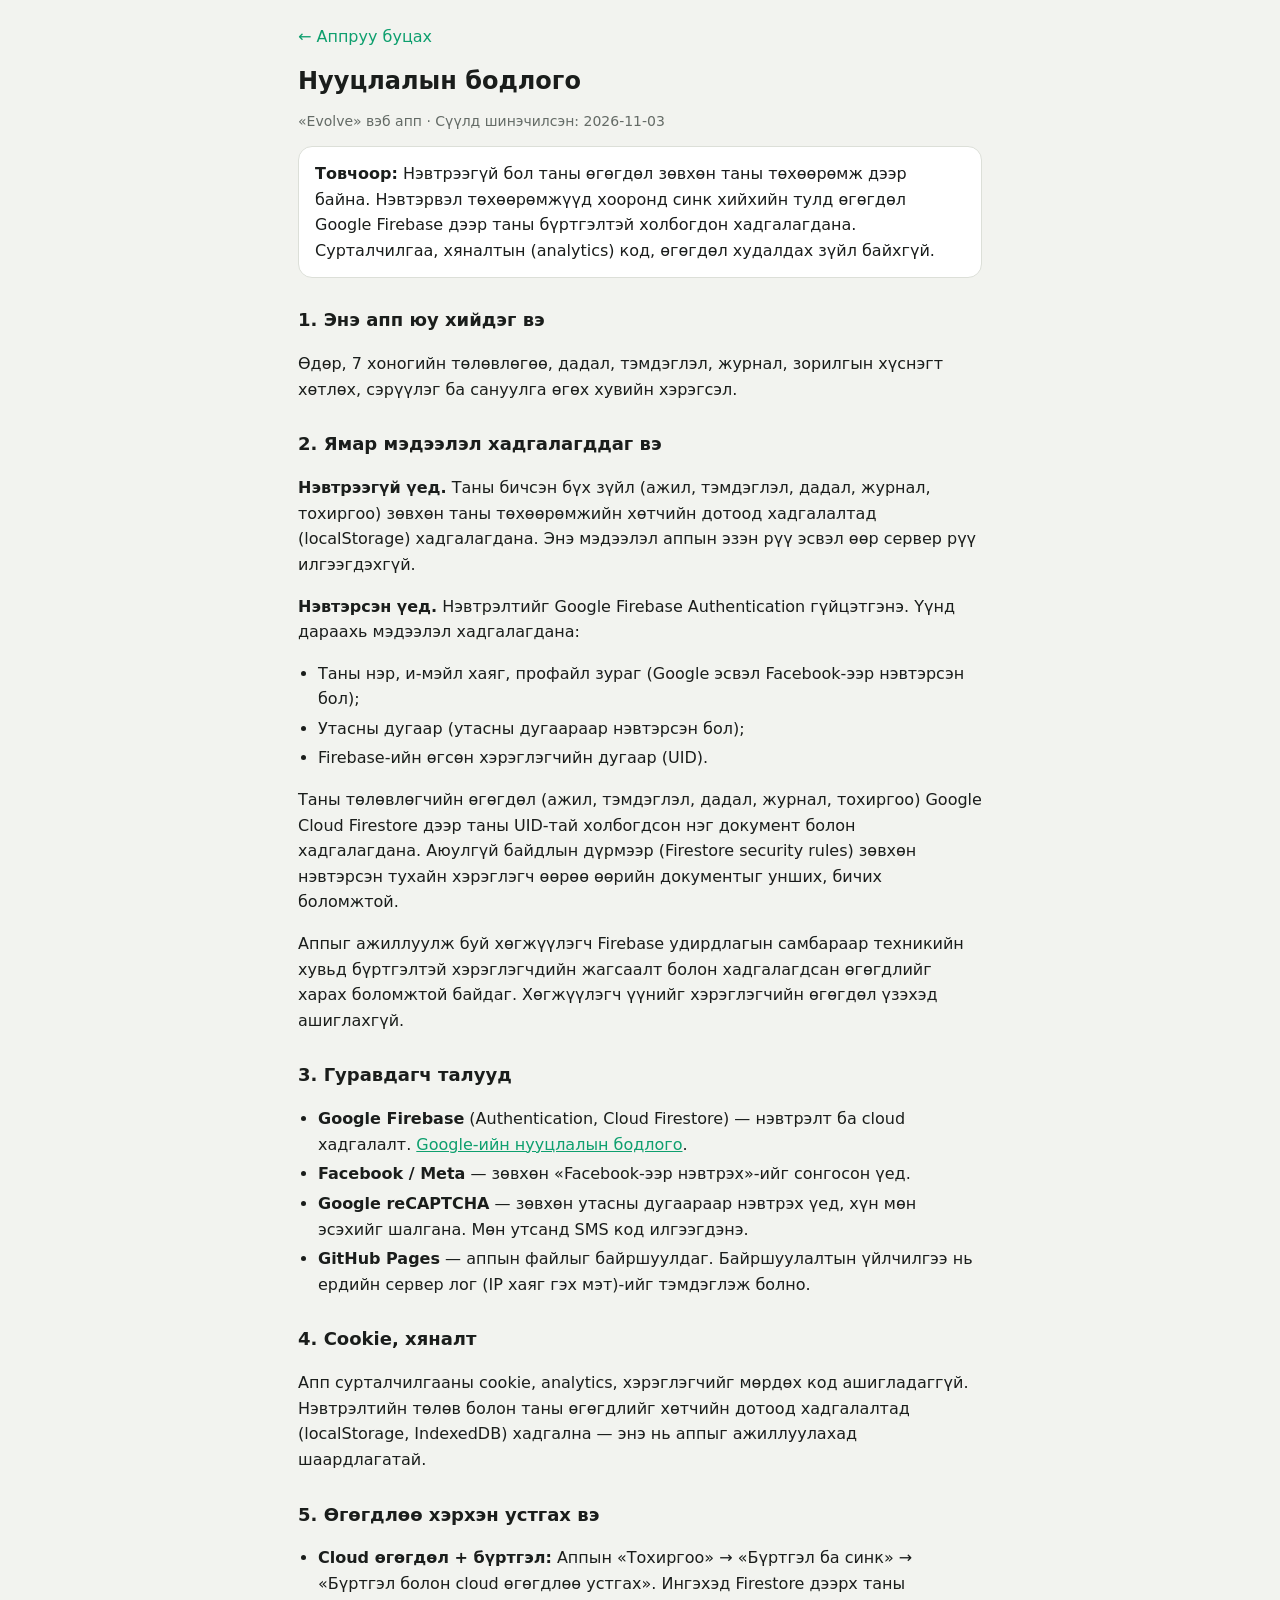
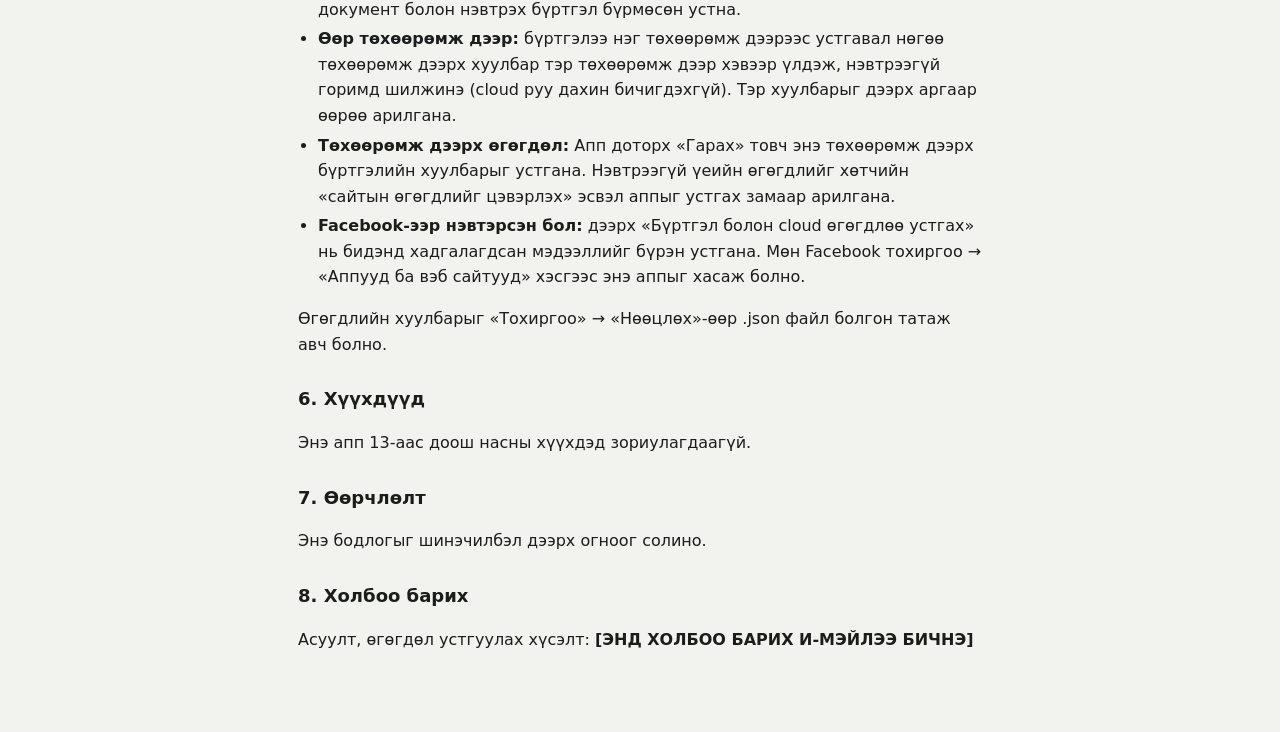
==== privacy.html @ 05119bff "Evolve v24" ====
<!doctype html>
<html lang="mn">
<head>
<meta charset="utf-8">
<meta name="viewport" content="width=device-width,initial-scale=1">
<meta name="robots" content="noindex">
<title>Нууцлалын бодлого — Evolve</title>
<style>
:root{--bg:#F2F3EF;--surface:#fff;--ink:#1A1D1B;--muted:#646B66;--line:#DCDFD8;--accent:#0E9F6E}
@media (prefers-color-scheme:dark){:root{--bg:#060908;--surface:#0E1412;--ink:#E6F2EC;--muted:#8A9B93;--line:#1B2622;--accent:#34E5A6}}
*{box-sizing:border-box}
body{margin:0;background:var(--bg);color:var(--ink);font:16px/1.6 system-ui,-apple-system,"Segoe UI",Roboto,sans-serif}
main{max-width:720px;margin:0 auto;padding:24px 18px 64px}
h1{font-size:24px;line-height:1.25;margin:8px 0 4px}
h2{font-size:18px;margin:28px 0 6px}
p,li{color:var(--ink)}
.muted{color:var(--muted);font-size:14px}
a{color:var(--accent)}
ul{padding-left:20px}
li{margin:4px 0}
.box{background:var(--surface);border:1px solid var(--line);border-radius:14px;padding:14px 16px;margin:12px 0}
.back{display:inline-block;margin-bottom:8px;text-decoration:none}
</style>
</head>
<body>
<main>
<a class="back" href="./">← Аппруу буцах</a>
<h1>Нууцлалын бодлого</h1>
<p class="muted">«Evolve» вэб апп · Сүүлд шинэчилсэн: 2026-11-03</p>

<div class="box"><b>Товчоор:</b> Нэвтрээгүй бол таны өгөгдөл зөвхөн таны төхөөрөмж дээр байна. Нэвтэрвэл төхөөрөмжүүд хооронд синк хийхийн тулд өгөгдөл Google Firebase дээр таны бүртгэлтэй холбогдон хадгалагдана. Сурталчилгаа, хяналтын (analytics) код, өгөгдөл худалдах зүйл байхгүй.</div>

<h2>1. Энэ апп юу хийдэг вэ</h2>
<p>Өдөр, 7 хоногийн төлөвлөгөө, дадал, тэмдэглэл, журнал, зорилгын хүснэгт хөтлөх, сэрүүлэг ба сануулга өгөх хувийн хэрэгсэл.</p>

<h2>2. Ямар мэдээлэл хадгалагддаг вэ</h2>
<p><b>Нэвтрээгүй үед.</b> Таны бичсэн бүх зүйл (ажил, тэмдэглэл, дадал, журнал, тохиргоо) зөвхөн таны төхөөрөмжийн хөтчийн дотоод хадгалалтад (localStorage) хадгалагдана. Энэ мэдээлэл аппын эзэн рүү эсвэл өөр сервер рүү илгээгдэхгүй.</p>
<p><b>Нэвтэрсэн үед.</b> Нэвтрэлтийг Google Firebase Authentication гүйцэтгэнэ. Үүнд дараахь мэдээлэл хадгалагдана:</p>
<ul>
  <li>Таны нэр, и-мэйл хаяг, профайл зураг (Google эсвэл Facebook-ээр нэвтэрсэн бол);</li>
  <li>Утасны дугаар (утасны дугаараар нэвтэрсэн бол);</li>
  <li>Firebase-ийн өгсөн хэрэглэгчийн дугаар (UID).</li>
</ul>
<p>Таны төлөвлөгчийн өгөгдөл (ажил, тэмдэглэл, дадал, журнал, тохиргоо) Google Cloud Firestore дээр таны UID-тай холбогдсон нэг документ болон хадгалагдана. Аюулгүй байдлын дүрмээр (Firestore security rules) зөвхөн нэвтэрсэн тухайн хэрэглэгч өөрөө өөрийн документыг унших, бичих боломжтой.</p>
<p>Аппыг ажиллуулж буй хөгжүүлэгч Firebase удирдлагын самбараар техникийн хувьд бүртгэлтэй хэрэглэгчдийн жагсаалт болон хадгалагдсан өгөгдлийг харах боломжтой байдаг. Хөгжүүлэгч үүнийг хэрэглэгчийн өгөгдөл үзэхэд ашиглахгүй.</p>

<h2>3. Гуравдагч талууд</h2>
<ul>
  <li><b>Google Firebase</b> (Authentication, Cloud Firestore) — нэвтрэлт ба cloud хадгалалт. <a href="https://policies.google.com/privacy" target="_blank" rel="noopener">Google-ийн нууцлалын бодлого</a>.</li>
  <li><b>Facebook / Meta</b> — зөвхөн «Facebook-ээр нэвтрэх»-ийг сонгосон үед.</li>
  <li><b>Google reCAPTCHA</b> — зөвхөн утасны дугаараар нэвтрэх үед, хүн мөн эсэхийг шалгана. Мөн утсанд SMS код илгээгдэнэ.</li>
  <li><b>GitHub Pages</b> — аппын файлыг байршуулдаг. Байршуулалтын үйлчилгээ нь ердийн сервер лог (IP хаяг гэх мэт)-ийг тэмдэглэж болно.</li>
</ul>

<h2>4. Cookie, хяналт</h2>
<p>Апп сурталчилгааны cookie, analytics, хэрэглэгчийг мөрдөх код ашигладаггүй. Нэвтрэлтийн төлөв болон таны өгөгдлийг хөтчийн дотоод хадгалалтад (localStorage, IndexedDB) хадгална — энэ нь аппыг ажиллуулахад шаардлагатай.</p>

<h2 id="delete">5. Өгөгдлөө хэрхэн устгах вэ</h2>
<ul>
  <li><b>Cloud өгөгдөл + бүртгэл:</b> Аппын «Тохиргоо» → «Бүртгэл ба синк» → «Бүртгэл болон cloud өгөгдлөө устгах». Ингэхэд Firestore дээрх таны документ болон нэвтрэх бүртгэл бүрмөсөн устна.</li>
  <li><b>Өөр төхөөрөмж дээр:</b> бүртгэлээ нэг төхөөрөмж дээрээс устгавал нөгөө төхөөрөмж дээрх хуулбар тэр төхөөрөмж дээр хэвээр үлдэж, нэвтрээгүй горимд шилжинэ (cloud руу дахин бичигдэхгүй). Тэр хуулбарыг дээрх аргаар өөрөө арилгана.</li>
  <li><b>Төхөөрөмж дээрх өгөгдөл:</b> Апп доторх «Гарах» товч энэ төхөөрөмж дээрх бүртгэлийн хуулбарыг устгана. Нэвтрээгүй үеийн өгөгдлийг хөтчийн «сайтын өгөгдлийг цэвэрлэх» эсвэл аппыг устгах замаар арилгана.</li>
  <li><b>Facebook-ээр нэвтэрсэн бол:</b> дээрх «Бүртгэл болон cloud өгөгдлөө устгах» нь бидэнд хадгалагдсан мэдээллийг бүрэн устгана. Мөн Facebook тохиргоо → «Аппууд ба вэб сайтууд» хэсгээс энэ аппыг хасаж болно.</li>
</ul>
<p>Өгөгдлийн хуулбарыг «Тохиргоо» → «Нөөцлөх»-өөр .json файл болгон татаж авч болно.</p>

<h2>6. Хүүхдүүд</h2>
<p>Энэ апп 13-аас доош насны хүүхдэд зориулагдаагүй.</p>

<h2>7. Өөрчлөлт</h2>
<p>Энэ бодлогыг шинэчилбэл дээрх огноог солино.</p>

<h2>8. Холбоо барих</h2>
<p>Асуулт, өгөгдөл устгуулах хүсэлт: <b>[ЭНД ХОЛБОО БАРИХ И-МЭЙЛЭЭ БИЧНЭ]</b></p>
</main>
</body>
</html>
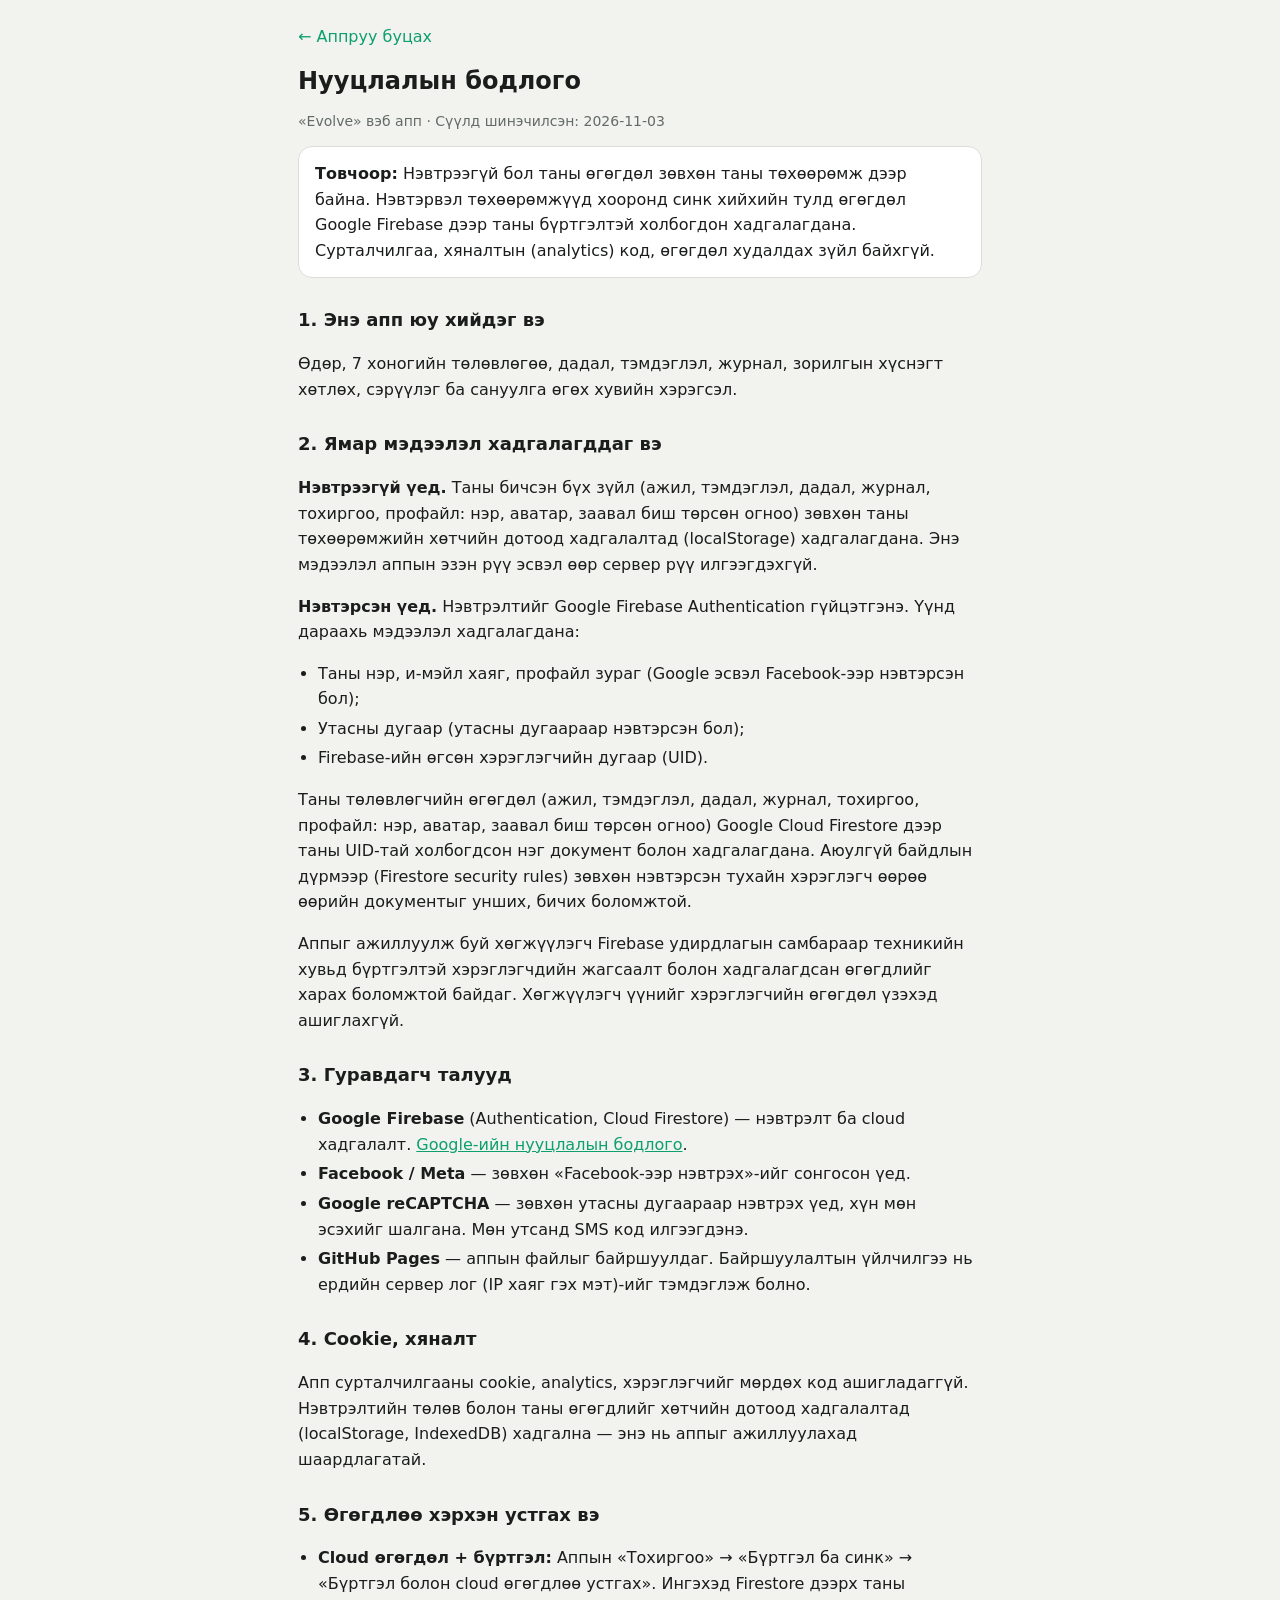
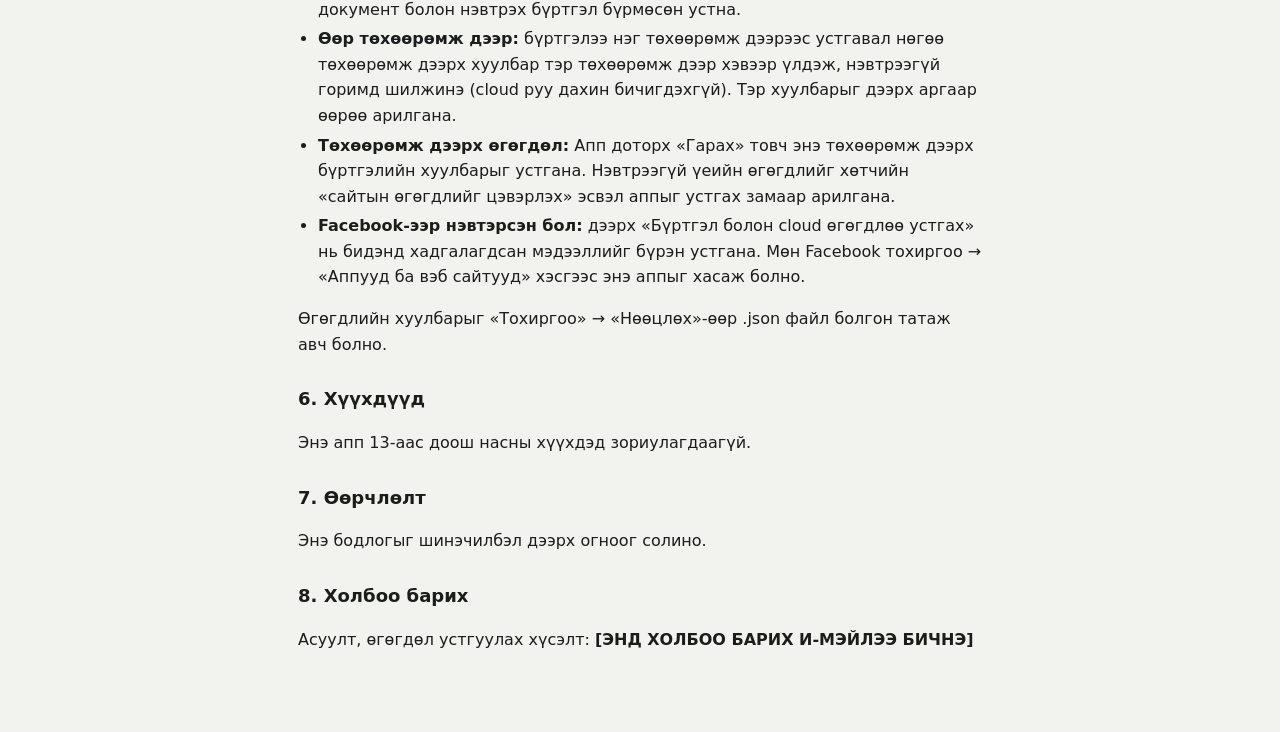
==== commit 18b40e41: "Evolve: first-run profile setup" ====
--- a/privacy.html
+++ b/privacy.html
@@ -34,14 +34,14 @@
 <p>Өдөр, 7 хоногийн төлөвлөгөө, дадал, тэмдэглэл, журнал, зорилгын хүснэгт хөтлөх, сэрүүлэг ба сануулга өгөх хувийн хэрэгсэл.</p>
 
 <h2>2. Ямар мэдээлэл хадгалагддаг вэ</h2>
-<p><b>Нэвтрээгүй үед.</b> Таны бичсэн бүх зүйл (ажил, тэмдэглэл, дадал, журнал, тохиргоо) зөвхөн таны төхөөрөмжийн хөтчийн дотоод хадгалалтад (localStorage) хадгалагдана. Энэ мэдээлэл аппын эзэн рүү эсвэл өөр сервер рүү илгээгдэхгүй.</p>
+<p><b>Нэвтрээгүй үед.</b> Таны бичсэн бүх зүйл (ажил, тэмдэглэл, дадал, журнал, тохиргоо, профайл: нэр, аватар, заавал биш төрсөн огноо) зөвхөн таны төхөөрөмжийн хөтчийн дотоод хадгалалтад (localStorage) хадгалагдана. Энэ мэдээлэл аппын эзэн рүү эсвэл өөр сервер рүү илгээгдэхгүй.</p>
 <p><b>Нэвтэрсэн үед.</b> Нэвтрэлтийг Google Firebase Authentication гүйцэтгэнэ. Үүнд дараахь мэдээлэл хадгалагдана:</p>
 <ul>
   <li>Таны нэр, и-мэйл хаяг, профайл зураг (Google эсвэл Facebook-ээр нэвтэрсэн бол);</li>
   <li>Утасны дугаар (утасны дугаараар нэвтэрсэн бол);</li>
   <li>Firebase-ийн өгсөн хэрэглэгчийн дугаар (UID).</li>
 </ul>
-<p>Таны төлөвлөгчийн өгөгдөл (ажил, тэмдэглэл, дадал, журнал, тохиргоо) Google Cloud Firestore дээр таны UID-тай холбогдсон нэг документ болон хадгалагдана. Аюулгүй байдлын дүрмээр (Firestore security rules) зөвхөн нэвтэрсэн тухайн хэрэглэгч өөрөө өөрийн документыг унших, бичих боломжтой.</p>
+<p>Таны төлөвлөгчийн өгөгдөл (ажил, тэмдэглэл, дадал, журнал, тохиргоо, профайл: нэр, аватар, заавал биш төрсөн огноо) Google Cloud Firestore дээр таны UID-тай холбогдсон нэг документ болон хадгалагдана. Аюулгүй байдлын дүрмээр (Firestore security rules) зөвхөн нэвтэрсэн тухайн хэрэглэгч өөрөө өөрийн документыг унших, бичих боломжтой.</p>
 <p>Аппыг ажиллуулж буй хөгжүүлэгч Firebase удирдлагын самбараар техникийн хувьд бүртгэлтэй хэрэглэгчдийн жагсаалт болон хадгалагдсан өгөгдлийг харах боломжтой байдаг. Хөгжүүлэгч үүнийг хэрэглэгчийн өгөгдөл үзэхэд ашиглахгүй.</p>
 
 <h2>3. Гуравдагч талууд</h2>
